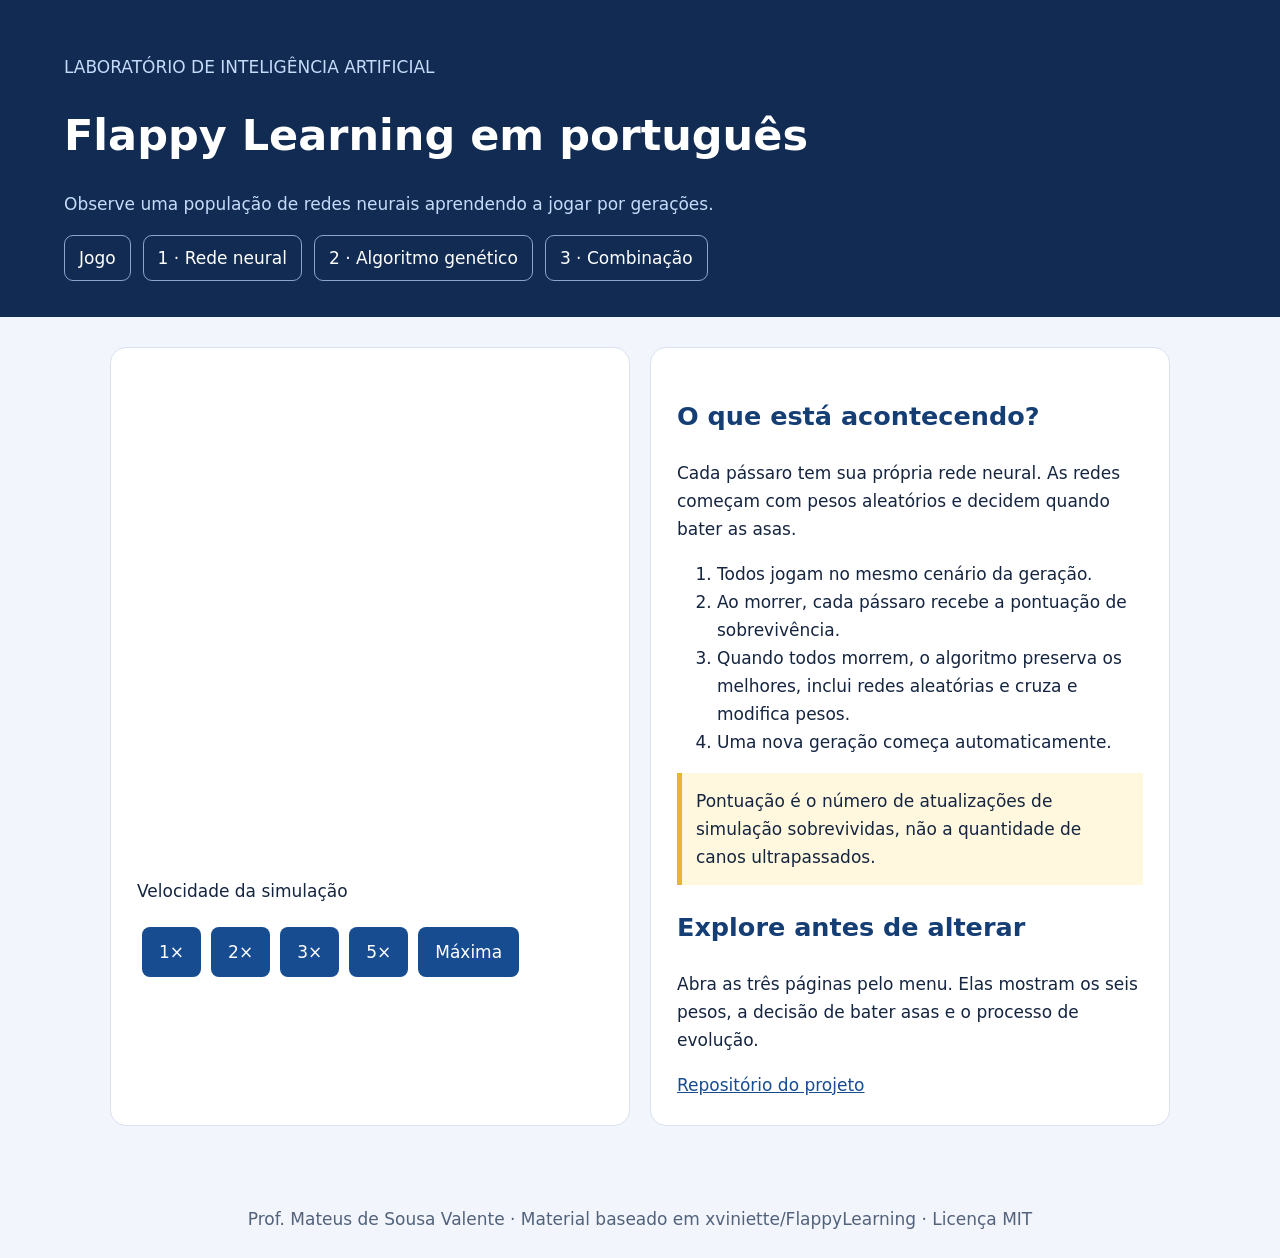
==== index.html @ 99a9bcc1 "Traduz interface e adiciona laboratórios didáticos de rede neural e algoritmo genético" ====
<!doctype html><html lang="pt-BR"><head><meta charset="utf-8"><meta name="viewport" content="width=device-width,initial-scale=1"><title>Flappy Learning em português · Flappy Learning</title><link rel="stylesheet" href="aula.css"></head><body><header><p>LABORATÓRIO DE INTELIGÊNCIA ARTIFICIAL</p><h1>Flappy Learning em português</h1><p>Observe uma população de redes neurais aprendendo a jogar por gerações.</p><nav aria-label="Navegação"><a href="index.html">Jogo</a><a href="rede-neural.html">1 · Rede neural</a><a href="algoritmo-genetico.html">2 · Algoritmo genético</a><a href="neuroevolucao.html">3 · Combinação</a></nav></header><main><div class="grid"><section><canvas id="flappy" width="500" height="512" aria-label="Jogo Flappy Bird com treinamento automático"></canvas><p>Velocidade da simulação</p><button onclick="speed(60)">1×</button><button onclick="speed(120)">2×</button><button onclick="speed(180)">3×</button><button onclick="speed(300)">5×</button><button onclick="speed(0)">Máxima</button></section><section><h2>O que está acontecendo?</h2><p>Cada pássaro tem sua própria rede neural. As redes começam com pesos aleatórios e decidem quando bater as asas.</p><ol><li>Todos jogam no mesmo cenário da geração.</li><li>Ao morrer, cada pássaro recebe a pontuação de sobrevivência.</li><li>Quando todos morrem, o algoritmo preserva os melhores, inclui redes aleatórias e cruza e modifica pesos.</li><li>Uma nova geração começa automaticamente.</li></ol><p class="note">Pontuação é o número de atualizações de simulação sobrevividas, não a quantidade de canos ultrapassados.</p><h2>Explore antes de alterar</h2><p>Abra as três páginas pelo menu. Elas mostram os seis pesos, a decisão de bater asas e o processo de evolução.</p><a href="https://github.com/mateusvalente/FlappyLearning">Repositório do projeto</a></section></div></main><footer>Prof. Mateus de Sousa Valente · Material baseado em xviniette/FlappyLearning · Licença MIT</footer><script src="Neuroevolution.js"></script><script src="game.js"></script></body></html>
---- aula.css ----
*{box-sizing:border-box}body{margin:0;background:#f2f5fb;color:#152540;font:17px/1.65 system-ui,sans-serif}header{background:#112b53;color:white;padding:36px max(5vw,20px)}header p{color:#c6dbf9}nav{display:flex;gap:12px;flex-wrap:wrap}nav a{color:inherit;text-decoration:none;border:1px solid #8aa6cb;padding:8px 14px;border-radius:9px}main{max-width:1100px;margin:auto;padding:30px 20px}section,.card{background:white;padding:26px;border-radius:16px;margin-bottom:24px;border:1px solid #d9e2ef}h1{font-size:clamp(28px,4vw,43px);line-height:1.2}h2{color:#153e75}button{background:#174c91;color:white;border:0;border-radius:8px;padding:11px 17px;cursor:pointer;font:inherit;margin:5px}button:hover{background:#103563}button:focus-visible,a:focus-visible,input:focus-visible{outline:3px solid #d88b00;outline-offset:3px}label{display:block;margin:10px 0}input[type=range]{width:min(100%,320px);vertical-align:middle}output{font-weight:bold}pre{background:#10233e;color:#e4efff;padding:20px;overflow:auto;border-radius:10px;font-size:15px}table{border-collapse:collapse;width:100%;font-size:15px}th,td{text-align:left;padding:10px;border-bottom:1px solid #d9e2ef}canvas{max-width:100%;height:auto;border-radius:12px}.grid{display:grid;grid-template-columns:repeat(auto-fit,minmax(270px,1fr));gap:20px}.metric{font-size:26px;font-weight:700;color:#174c91}.note{border-left:5px solid #e6b632;padding:14px;background:#fff8df}footer{text-align:center;padding:25px;color:#52627b}svg{width:100%;height:auto}a{color:#174c91}details{margin:15px 0}small{color:#52627b}
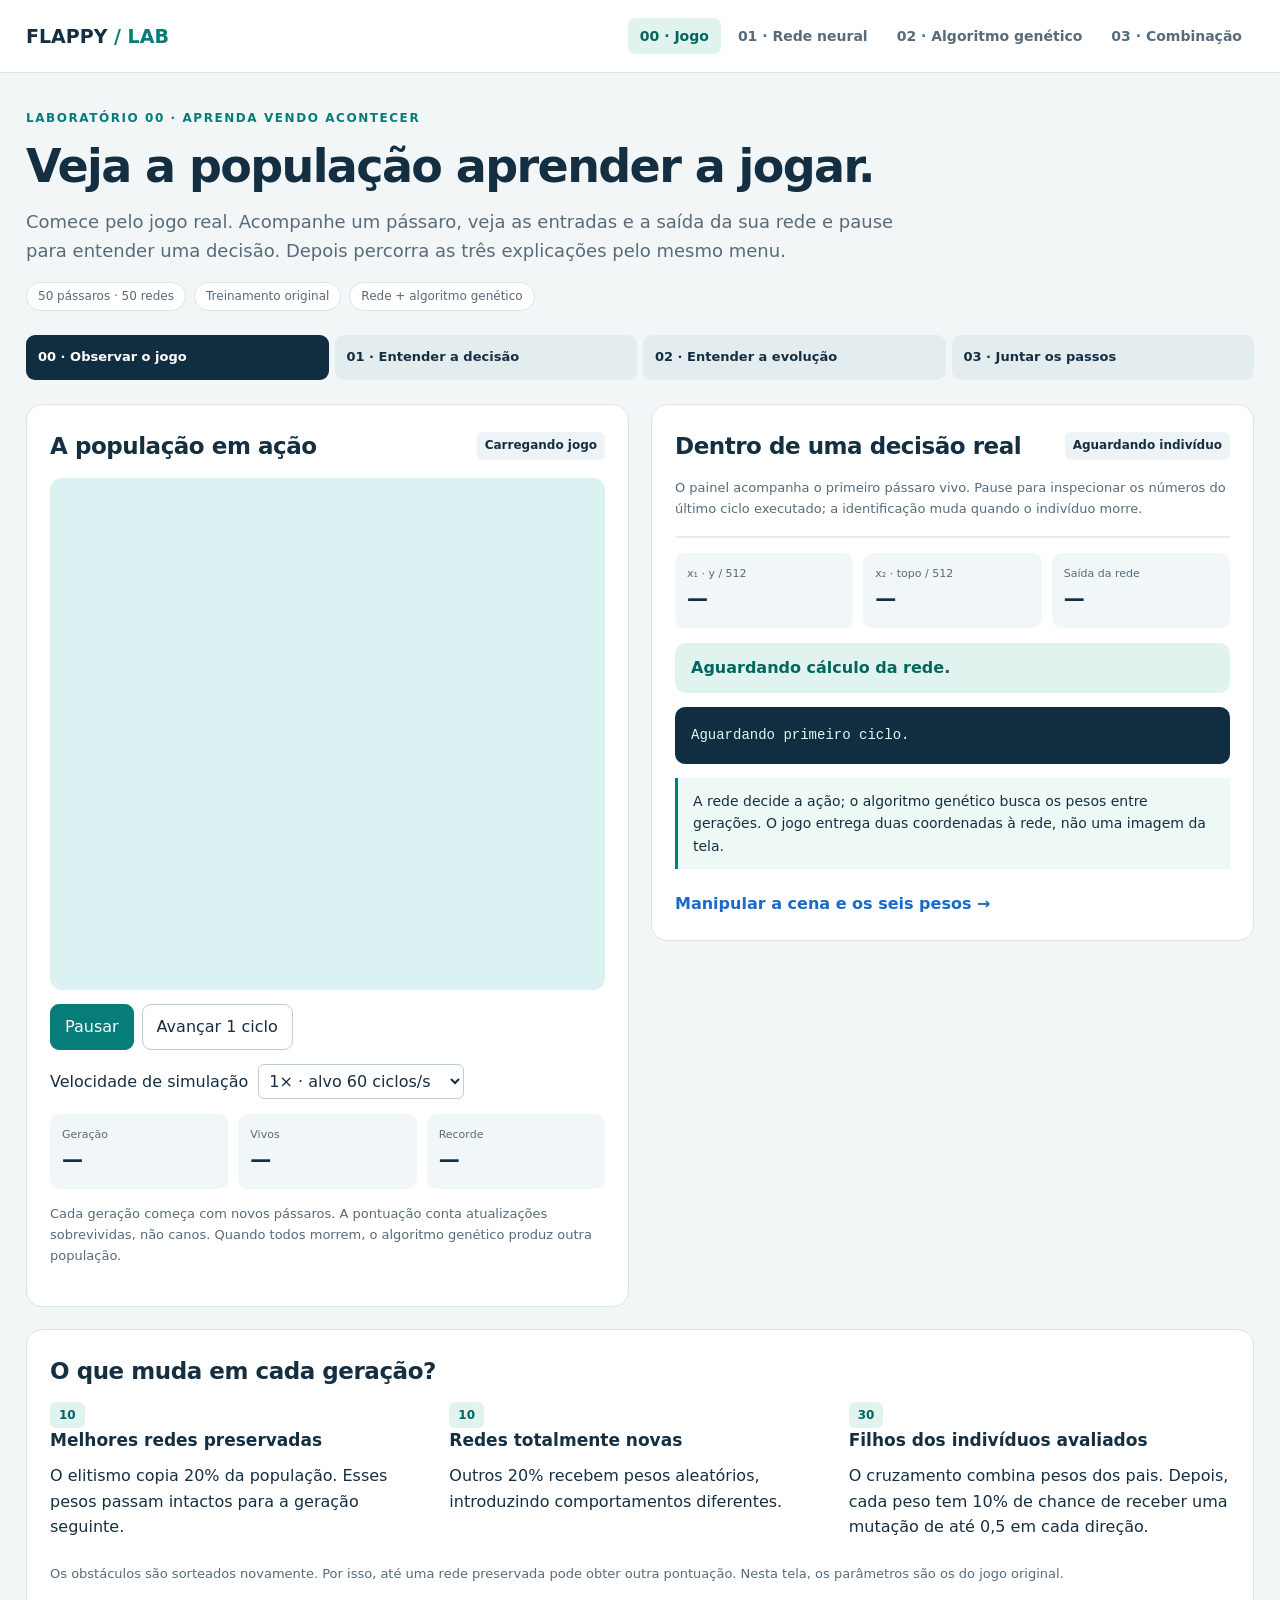
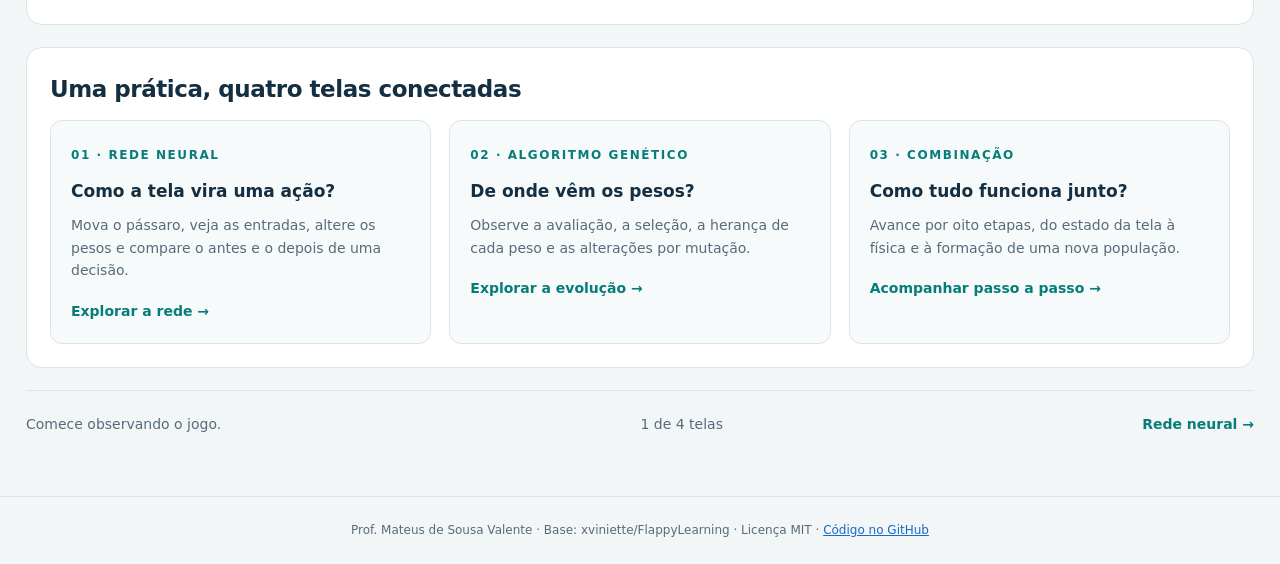
==== commit 3407b2ec: "Unifica as quatro telas e integra jogo com painel real de decisão neural" ====
--- a/index.html
+++ b/index.html
@@ -1 +1,44 @@
-<!doctype html><html lang="pt-BR"><head><meta charset="utf-8"><meta name="viewport" content="width=device-width,initial-scale=1"><title>Flappy Learning em português · Flappy Learning</title><link rel="stylesheet" href="aula.css"></head><body><header><p>LABORATÓRIO DE INTELIGÊNCIA ARTIFICIAL</p><h1>Flappy Learning em português</h1><p>Observe uma população de redes neurais aprendendo a jogar por gerações.</p><nav aria-label="Navegação"><a href="index.html">Jogo</a><a href="rede-neural.html">1 · Rede neural</a><a href="algoritmo-genetico.html">2 · Algoritmo genético</a><a href="neuroevolucao.html">3 · Combinação</a></nav></header><main><div class="grid"><section><canvas id="flappy" width="500" height="512" aria-label="Jogo Flappy Bird com treinamento automático"></canvas><p>Velocidade da simulação</p><button onclick="speed(60)">1×</button><button onclick="speed(120)">2×</button><button onclick="speed(180)">3×</button><button onclick="speed(300)">5×</button><button onclick="speed(0)">Máxima</button></section><section><h2>O que está acontecendo?</h2><p>Cada pássaro tem sua própria rede neural. As redes começam com pesos aleatórios e decidem quando bater as asas.</p><ol><li>Todos jogam no mesmo cenário da geração.</li><li>Ao morrer, cada pássaro recebe a pontuação de sobrevivência.</li><li>Quando todos morrem, o algoritmo preserva os melhores, inclui redes aleatórias e cruza e modifica pesos.</li><li>Uma nova geração começa automaticamente.</li></ol><p class="note">Pontuação é o número de atualizações de simulação sobrevividas, não a quantidade de canos ultrapassados.</p><h2>Explore antes de alterar</h2><p>Abra as três páginas pelo menu. Elas mostram os seis pesos, a decisão de bater asas e o processo de evolução.</p><a href="https://github.com/mateusvalente/FlappyLearning">Repositório do projeto</a></section></div></main><footer>Prof. Mateus de Sousa Valente · Material baseado em xviniette/FlappyLearning · Licença MIT</footer><script src="Neuroevolution.js"></script><script src="game.js"></script></body></html>+<!doctype html>
+<html lang="pt-BR">
+<head>
+  <meta charset="utf-8">
+  <meta name="viewport" content="width=device-width,initial-scale=1">
+  <title>Jogo e treinamento · Flappy Learning</title>
+  <link rel="stylesheet" href="aulas/visual.css?v=3">
+</head>
+<body>
+<header><div class="bar"><a class="brand" href="index.html">FLAPPY <b>/ LAB</b></a><nav aria-label="Navegação principal"><a href="index.html" aria-current="page">00 · Jogo</a><a href="rede-neural.html">01 · Rede neural</a><a href="algoritmo-genetico.html">02 · Algoritmo genético</a><a href="neuroevolucao.html">03 · Combinação</a></nav></div></header>
+<main>
+  <div class="intro"><div class="eyebrow">Laboratório 00 · Aprenda vendo acontecer</div><h1>Veja a população aprender a jogar.</h1><p class="lead">Comece pelo jogo real. Acompanhe um pássaro, veja as entradas e a saída da sua rede e pause para entender uma decisão. Depois percorra as três explicações pelo mesmo menu.</p><div class="pills"><span class="pill">50 pássaros · 50 redes</span><span class="pill">Treinamento original</span><span class="pill">Rede + algoritmo genético</span></div></div>
+  <div class="route"><span class="active">00 · Observar o jogo</span><span>01 · Entender a decisão</span><span>02 · Entender a evolução</span><span>03 · Juntar os passos</span></div>
+  <div class="cols">
+    <section class="card">
+      <div class="head"><h2>A população em ação</h2><span class="badge" id="runState">Carregando jogo</span></div>
+      <div class="game-canvas"><canvas id="flappy" width="500" height="512" aria-label="Jogo Flappy Bird com 50 redes neurais aprendendo por gerações"></canvas></div>
+      <div class="controls"><button class="primary" id="pauseGame">Pausar</button><button id="stepGame">Avançar 1 ciclo</button></div>
+      <div class="row"><label for="gameSpeed">Velocidade de simulação</label><select id="gameSpeed"><option value="60">1× · alvo 60 ciclos/s</option><option value="120">2× · alvo 120 ciclos/s</option><option value="180">3× · alvo 180 ciclos/s</option><option value="300">5× · alvo 300 ciclos/s</option><option value="0">Máxima</option></select></div>
+      <div class="stats"><div class="stat"><small>Geração</small><strong id="liveGeneration">—</strong></div><div class="stat"><small>Vivos</small><strong id="liveAlive">—</strong></div><div class="stat"><small>Recorde</small><strong id="liveBest">—</strong></div></div>
+      <p class="caption">Cada geração começa com novos pássaros. A pontuação conta atualizações sobrevividas, não canos. Quando todos morrem, o algoritmo genético produz outra população.</p>
+    </section>
+    <section class="card">
+      <div class="head"><h2>Dentro de uma decisão real</h2><span id="trackedBird" class="badge">Aguardando indivíduo</span></div>
+      <p class="caption">O painel acompanha o primeiro pássaro vivo. Pause para inspecionar os números do último ciclo executado; a identificação muda quando o indivíduo morre.</p>
+      <div id="liveNetwork" class="network"></div>
+      <div class="stats"><div class="stat"><small>x₁ · y / 512</small><strong id="liveX1">—</strong></div><div class="stat"><small>x₂ · topo / 512</small><strong id="liveX2">—</strong></div><div class="stat"><small>Saída da rede</small><strong id="liveOutput">—</strong></div></div>
+      <div id="liveDecision" class="decision">Aguardando cálculo da rede.</div>
+      <div id="livePhysics" class="formula live-formula">Aguardando primeiro ciclo.</div>
+      <div class="callout">A rede decide a ação; o algoritmo genético busca os pesos entre gerações. O jogo entrega duas coordenadas à rede, não uma imagem da tela.</div>
+      <a class="next-link" href="rede-neural.html">Manipular a cena e os seis pesos →</a>
+    </section>
+  </div>
+  <section class="card"><h2>O que muda em cada geração?</h2><div class="three"><div><span class="number">10</span><h3>Melhores redes preservadas</h3><p>O elitismo copia 20% da população. Esses pesos passam intactos para a geração seguinte.</p></div><div><span class="number">10</span><h3>Redes totalmente novas</h3><p>Outros 20% recebem pesos aleatórios, introduzindo comportamentos diferentes.</p></div><div><span class="number">30</span><h3>Filhos dos indivíduos avaliados</h3><p>O cruzamento combina pesos dos pais. Depois, cada peso tem 10% de chance de receber uma mutação de até 0,5 em cada direção.</p></div></div><p class="caption">Os obstáculos são sorteados novamente. Por isso, até uma rede preservada pode obter outra pontuação. Nesta tela, os parâmetros são os do jogo original.</p></section>
+  <section class="card"><h2>Uma prática, quatro telas conectadas</h2><div class="three"><a class="lesson-card" href="rede-neural.html"><span class="eyebrow">01 · Rede neural</span><h3>Como a tela vira uma ação?</h3><p>Mova o pássaro, veja as entradas, altere os pesos e compare o antes e o depois de uma decisão.</p><strong>Explorar a rede →</strong></a><a class="lesson-card" href="algoritmo-genetico.html"><span class="eyebrow">02 · Algoritmo genético</span><h3>De onde vêm os pesos?</h3><p>Observe a avaliação, a seleção, a herança de cada peso e as alterações por mutação.</p><strong>Explorar a evolução →</strong></a><a class="lesson-card" href="neuroevolucao.html"><span class="eyebrow">03 · Combinação</span><h3>Como tudo funciona junto?</h3><p>Avance por oito etapas, do estado da tela à física e à formação de uma nova população.</p><strong>Acompanhar passo a passo →</strong></a></div></section>
+<div class="lesson-pagination" aria-label="Sequência da aula"><span>Comece observando o jogo.</span><span>1 de 4 telas</span><a href="rede-neural.html">Rede neural →</a></div>
+</main>
+<footer>Prof. Mateus de Sousa Valente · Base: xviniette/FlappyLearning · Licença MIT · <a href="https://github.com/mateusvalente/FlappyLearning">Código no GitHub</a></footer>
+<script src="Neuroevolution.js"></script>
+<script src="aulas/visuais.js?v=3"></script>
+<script src="game.js?v=3"></script>
+<script src="aulas/jogo.js?v=3"></script>
+</body>
+</html>
--- a/aulas/visual.css
+++ b/aulas/visual.css
@@ -0,0 +1,5 @@
+:root{--ink:#152f42;--muted:#576b7a;--blue:#176bca;--teal:#067d78;--orange:#b66317;--line:#d9e5e9;--bg:#f2f6f7;--dark:#102e40}*{box-sizing:border-box}body{margin:0;background:var(--bg);color:var(--ink);font:16px/1.6 system-ui,-apple-system,sans-serif}a{color:var(--blue)}button,input,select{font:inherit}button,a,input,select{touch-action:manipulation}button{border:1px solid #bacfd6;background:white;border-radius:9px;padding:9px 14px;color:var(--ink);cursor:pointer}button:hover{background:#edf5f7}button.primary{background:var(--teal);color:white;border-color:var(--teal)}button:disabled{opacity:.45;cursor:not-allowed}button:focus-visible,a:focus-visible,input:focus-visible,select:focus-visible,summary:focus-visible{outline:3px solid #d18b19;outline-offset:3px}header{background:white;border-bottom:1px solid var(--line)}.bar{max-width:1320px;margin:auto;display:flex;justify-content:space-between;align-items:center;padding:18px 26px;gap:24px;flex-wrap:wrap}.brand{font-size:19px;font-weight:800;text-decoration:none;color:var(--ink)}.brand b{color:var(--teal)}nav{display:flex;gap:5px;flex-wrap:wrap}nav a{text-decoration:none;padding:7px 12px;border-radius:7px;color:var(--muted);font-size:14px;font-weight:650}nav a[aria-current]{background:#e1f3ef;color:#006760}main{max-width:1320px;margin:auto;padding:36px 26px 60px}.eyebrow{font-size:12px;font-weight:800;letter-spacing:.13em;color:var(--teal);text-transform:uppercase}h1{font-size:clamp(30px,4vw,46px);letter-spacing:-.035em;line-height:1.12;margin:12px 0 16px;max-width:900px}h2{font-size:23px;letter-spacing:-.02em;margin:0 0 12px}h3{font-size:17px;margin:0 0 9px}p{margin:8px 0 16px}.lead{max-width:900px;color:var(--muted);font-size:18px}.intro{margin-bottom:24px}.pills{display:flex;gap:8px;flex-wrap:wrap}.pill{border:1px solid var(--line);border-radius:20px;padding:4px 11px;background:white;color:var(--muted);font-size:12px}.route{display:flex;gap:6px;margin:24px 0}.route span{flex:1;padding:12px;background:#e3ecef;border-radius:9px;font-size:13px;font-weight:650}.route span.active{background:var(--dark);color:white}.cols{display:grid;grid-template-columns:1fr 1fr;gap:22px;align-items:start}.card{background:white;border:1px solid var(--line);border-radius:16px;padding:23px;margin-bottom:22px;min-width:0}.head{display:flex;align-items:center;justify-content:space-between;gap:12px;margin-bottom:14px;flex-wrap:wrap}.head h2,.head h3{margin:0}.number{font:700 12px/1 system-ui;background:#e1f3ef;color:#006760;border-radius:6px;padding:6px 9px;margin-right:8px}.caption{color:var(--muted);font-size:13px}.scene{background:#daf2f1;border-radius:12px;overflow:hidden}.scene svg{display:block;width:100%;height:auto;max-height:425px}.scene.compact svg{max-height:225px}.legend{display:flex;gap:12px;flex-wrap:wrap;margin:9px 0;font-size:12px}.legend span::before{content:'●';margin-right:5px;color:var(--blue)}.legend span:nth-child(2)::before{color:var(--orange)}.legend span:nth-child(3)::before{color:#637887}.controls{display:flex;gap:8px;flex-wrap:wrap;margin:14px 0}.controls label{font-size:13px}.sliders{display:grid;grid-template-columns:1fr 1fr;gap:10px 18px}label.control{font-size:13px;color:var(--muted);display:block;margin-bottom:9px}label.control input{display:block;width:100%;accent-color:var(--teal)}label.control output{float:right;font-weight:700;color:var(--ink);font-variant-numeric:tabular-nums}.stats{display:grid;grid-template-columns:repeat(3,1fr);gap:10px;margin:15px 0}.stat{background:#f1f6f8;border-radius:10px;padding:12px}.stat small{display:block;font-size:11px;color:var(--muted)}.stat strong{font-size:21px;font-variant-numeric:tabular-nums}.callout{border-left:3px solid var(--teal);background:#eef8f5;padding:12px 15px;font-size:14px;margin:14px 0}.callout.warn{background:#fff7e8;border-color:#d99b34}.network{background:#f7fafb;border:1px solid #e3ecef;border-radius:10px}.network svg{width:100%;display:block}.formula{font:14px/1.8 ui-monospace,Consolas,monospace;background:var(--dark);color:#dff8f1;border-radius:10px;padding:16px;overflow:auto}.decision{padding:12px 16px;border-radius:10px;background:#e1f3ef;color:#006760;font-weight:800}.decision.wait{background:#fff2db;color:#905100}.weight-grid{display:grid;grid-template-columns:repeat(3,1fr);gap:8px}.weight{padding:9px;border:1px solid var(--line);border-radius:9px}.weight label{margin:0;font-size:12px}.weight small{font-size:10px;color:var(--muted)}.row{display:flex;gap:10px;align-items:center;flex-wrap:wrap}.row>*{min-width:0}.table-wrap{overflow:auto}table{width:100%;border-collapse:collapse;font-size:13px;font-variant-numeric:tabular-nums}th,td{text-align:left;padding:10px;border-bottom:1px solid var(--line);white-space:nowrap}th{color:var(--muted);font-weight:600}tr.selected{background:#e4f5f0}.mutation{background:#fff0d2;color:#80500a;font-weight:700}.origin-a{color:#176bca}.origin-b{color:#a25716}details{border-top:1px solid var(--line);padding:16px 0}summary{cursor:pointer;font-weight:700}.three{display:grid;grid-template-columns:repeat(3,1fr);gap:18px}.tiny{font-size:12px;color:var(--muted)}.code{font:13px/1.8 ui-monospace,monospace;background:#edf3f6;padding:15px;border-radius:8px;white-space:pre-wrap;overflow-wrap:anywhere}.stages{display:grid;grid-template-columns:repeat(4,1fr);gap:7px}.stages button{font-size:12px;text-align:left;min-height:50px}.stages button.active{background:var(--dark);color:white}.stages button.done{border-color:var(--teal)}.badge{font-size:12px;font-weight:750;border-radius:6px;background:#edf3f6;padding:4px 8px}.focus-panel{border:2px solid var(--teal)}.genes{display:flex;gap:4px;flex-wrap:wrap;font:12px ui-monospace,monospace}.gene{padding:5px;border-radius:5px;background:#edf3f6}.chart{width:100%;height:150px}.trace{max-height:190px;overflow:auto;font-size:13px}.trace p{border-bottom:1px solid var(--line);padding:6px;margin:0}.split-label{font-size:11px;text-transform:uppercase;color:var(--muted);letter-spacing:.1em}footer{border-top:1px solid var(--line);text-align:center;padding:24px;font-size:12px;color:var(--muted)}.sr-only{position:absolute;width:1px;height:1px;overflow:hidden;clip:rect(0,0,0,0)}@media(max-width:850px){.cols{grid-template-columns:1fr}.three{grid-template-columns:1fr}.bar{padding:14px 18px}main{padding:24px 16px}.card{padding:18px}.route{flex-wrap:wrap}.route span{min-width:130px}}@media(max-width:480px){.stages{grid-template-columns:1fr 1fr}.weight-grid{grid-template-columns:1fr 1fr}.stats{gap:5px}.stat{padding:8px}.stat strong{font-size:18px}.sliders{grid-template-columns:1fr}.scene svg{max-height:none}nav a{padding:6px 8px}.route span{font-size:12px}}@media(prefers-reduced-motion:reduce){*{scroll-behavior:auto!important}}
+.stages .stage{padding:10px;border:1px solid var(--line);border-radius:8px;font-size:12px;font-weight:600}.stages .stage.active{background:var(--dark);color:white}.stage{min-width:0}select{max-width:100%;padding:6px;border:1px solid #bacfd6;border-radius:6px;background:white;color:var(--ink)}
+
+.legend span[style]::before{color:#067d78}
+.game-canvas{border-radius:12px;overflow:hidden;background:#daf2f1;text-align:center}.game-canvas canvas{display:block;width:100%;max-width:500px;height:auto;margin:auto}.live-formula{white-space:pre-wrap;margin-top:14px}.next-link{display:inline-block;font-weight:700;margin-top:8px;text-decoration:none}.lesson-card{display:block;border:1px solid var(--line);border-radius:12px;background:#f7fafb;padding:20px;color:var(--ink);text-decoration:none}.lesson-card:hover{border-color:var(--teal);background:#eef8f5}.lesson-card h3{margin-top:12px}.lesson-card p{color:var(--muted);font-size:14px}.lesson-card strong{color:var(--teal);font-size:14px}.lesson-pagination{display:flex;gap:16px;justify-content:space-between;align-items:center;flex-wrap:wrap;border-top:1px solid var(--line);padding-top:22px;margin-top:12px;font-size:14px}.lesson-pagination a{font-weight:700;text-decoration:none;color:var(--teal)}.lesson-pagination span{color:var(--muted)}
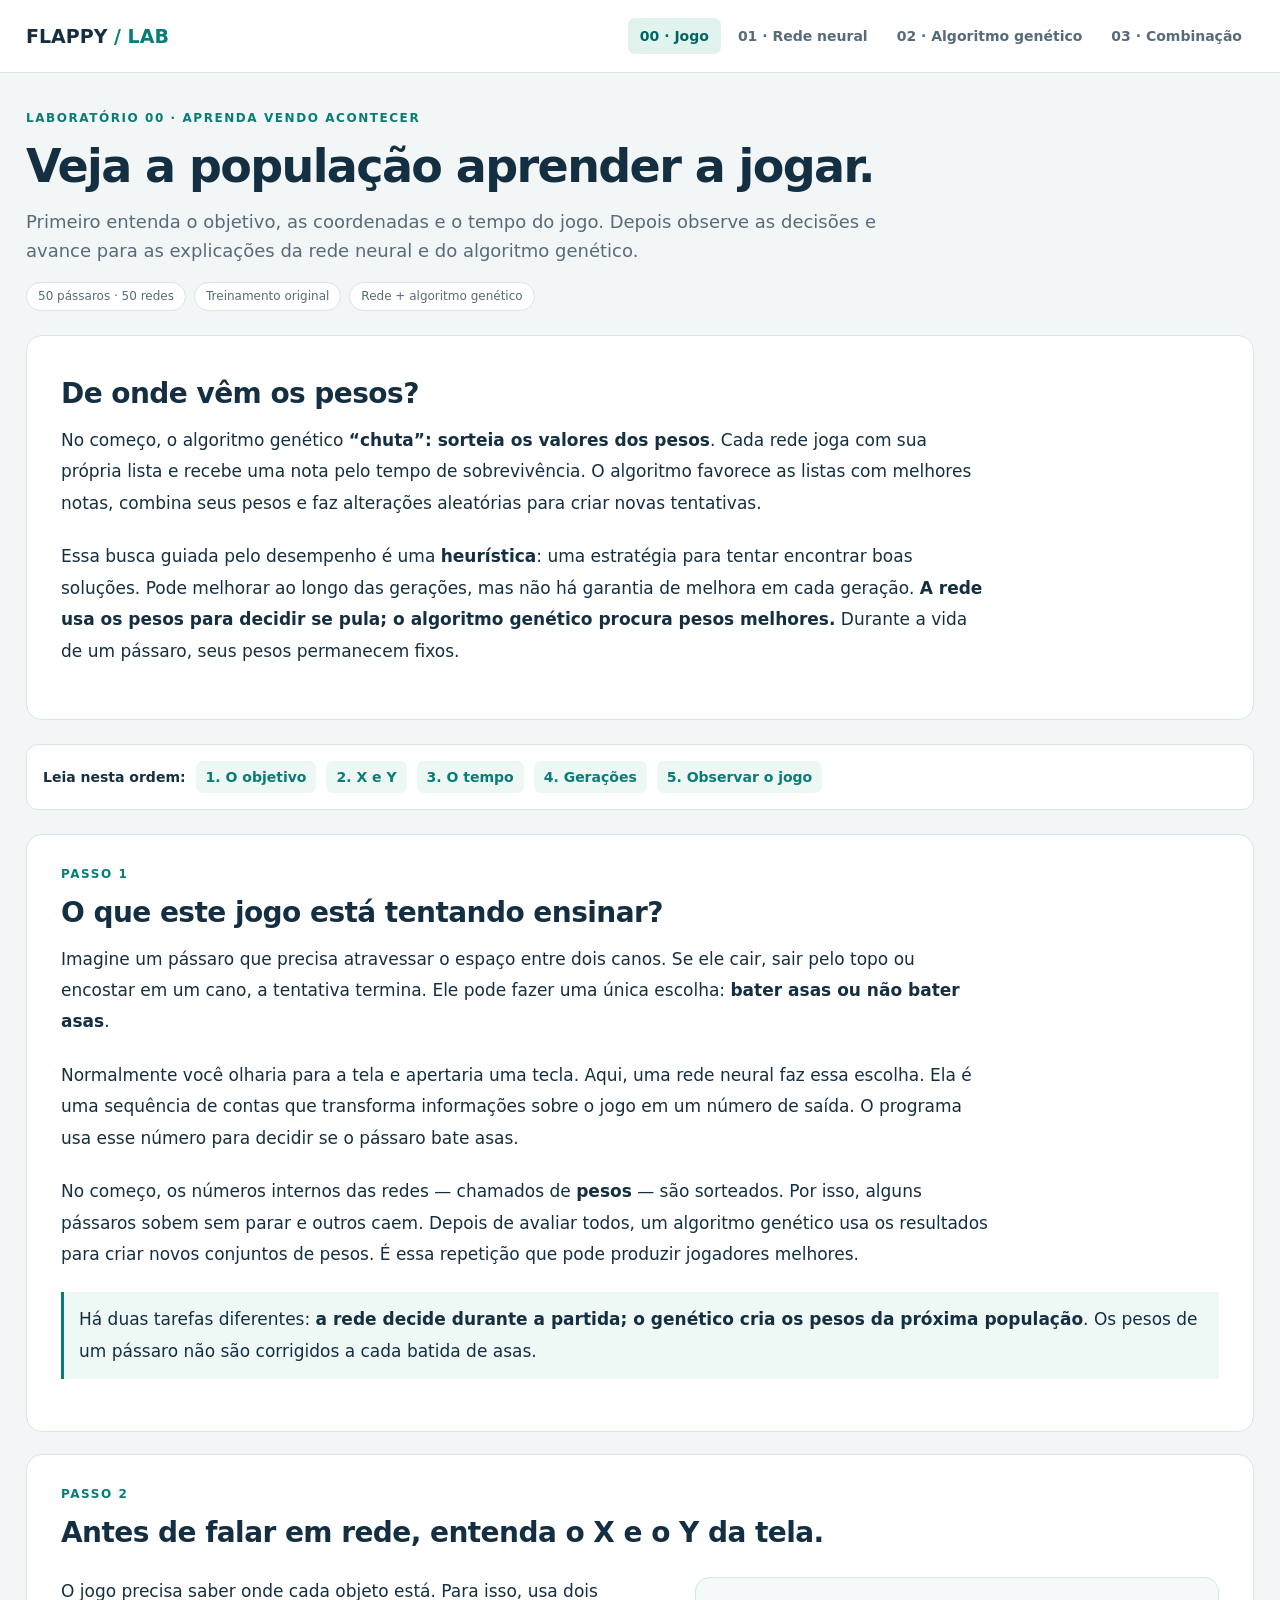
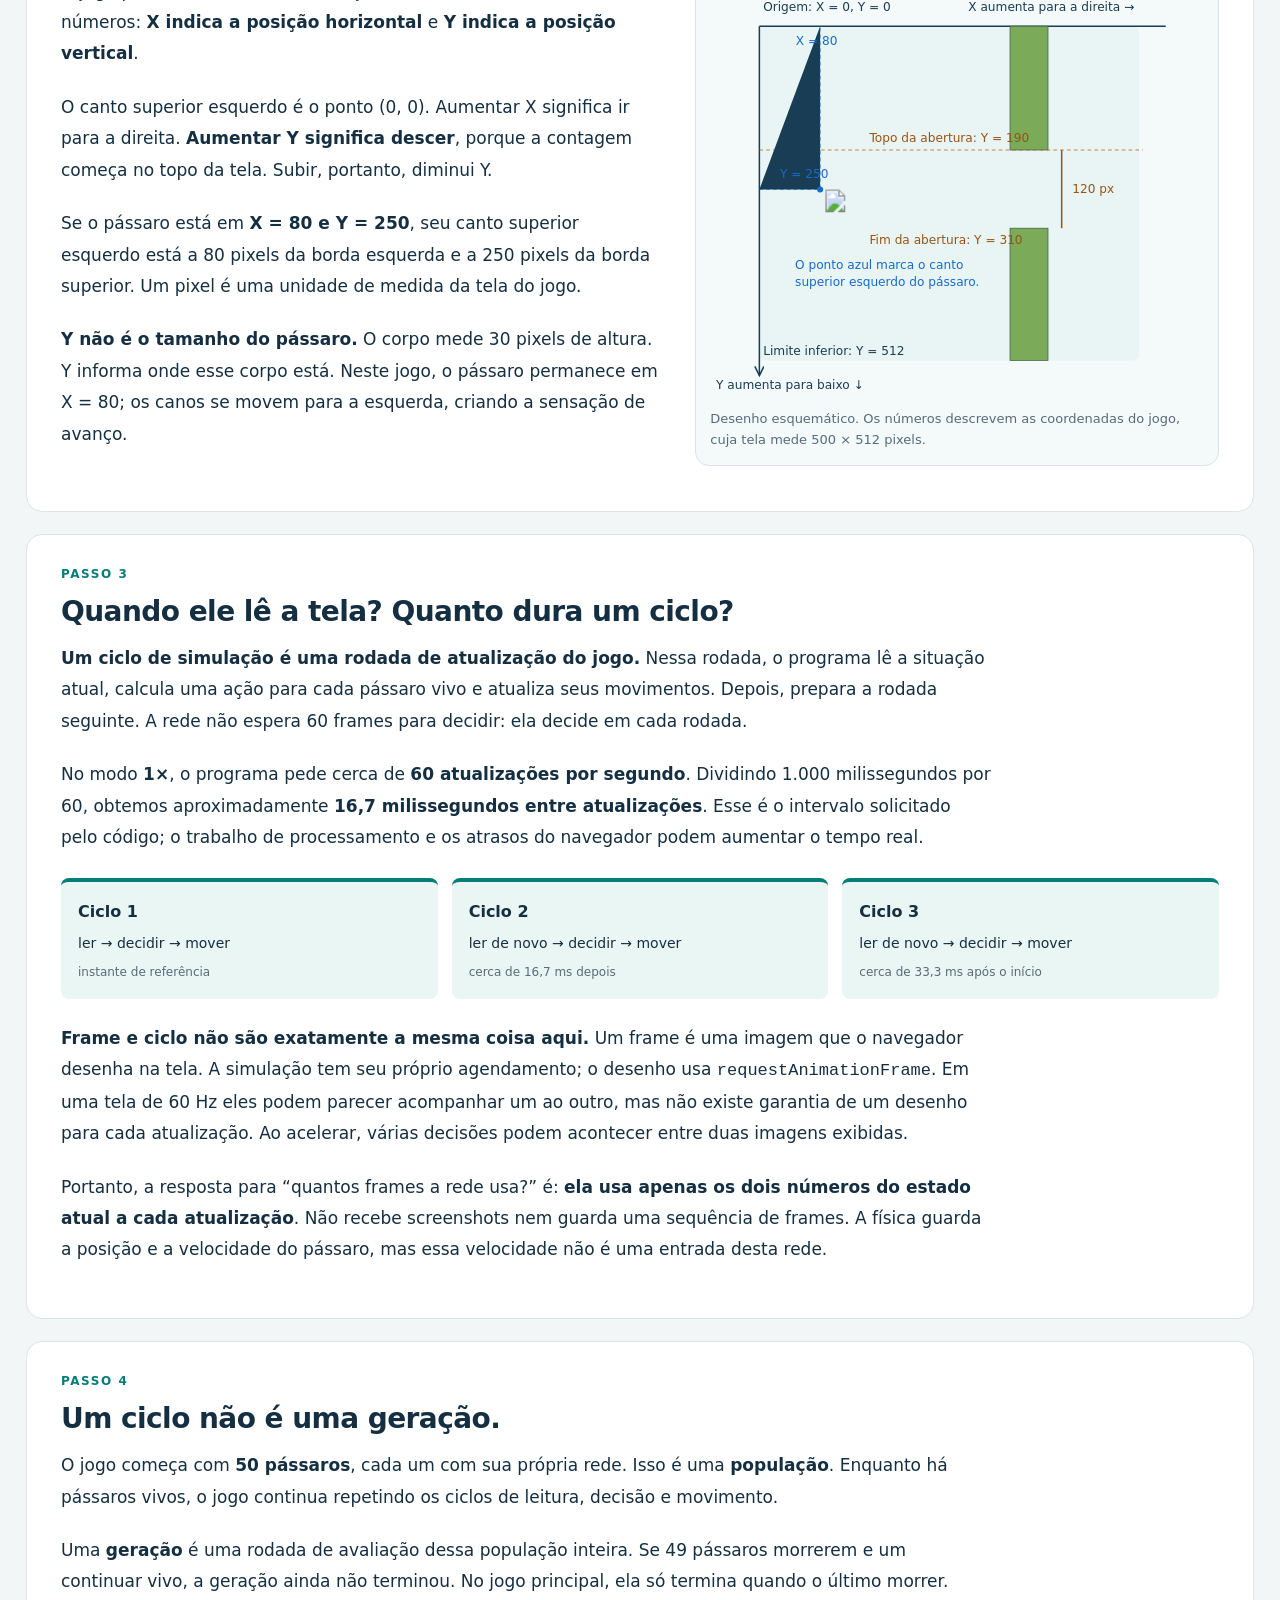
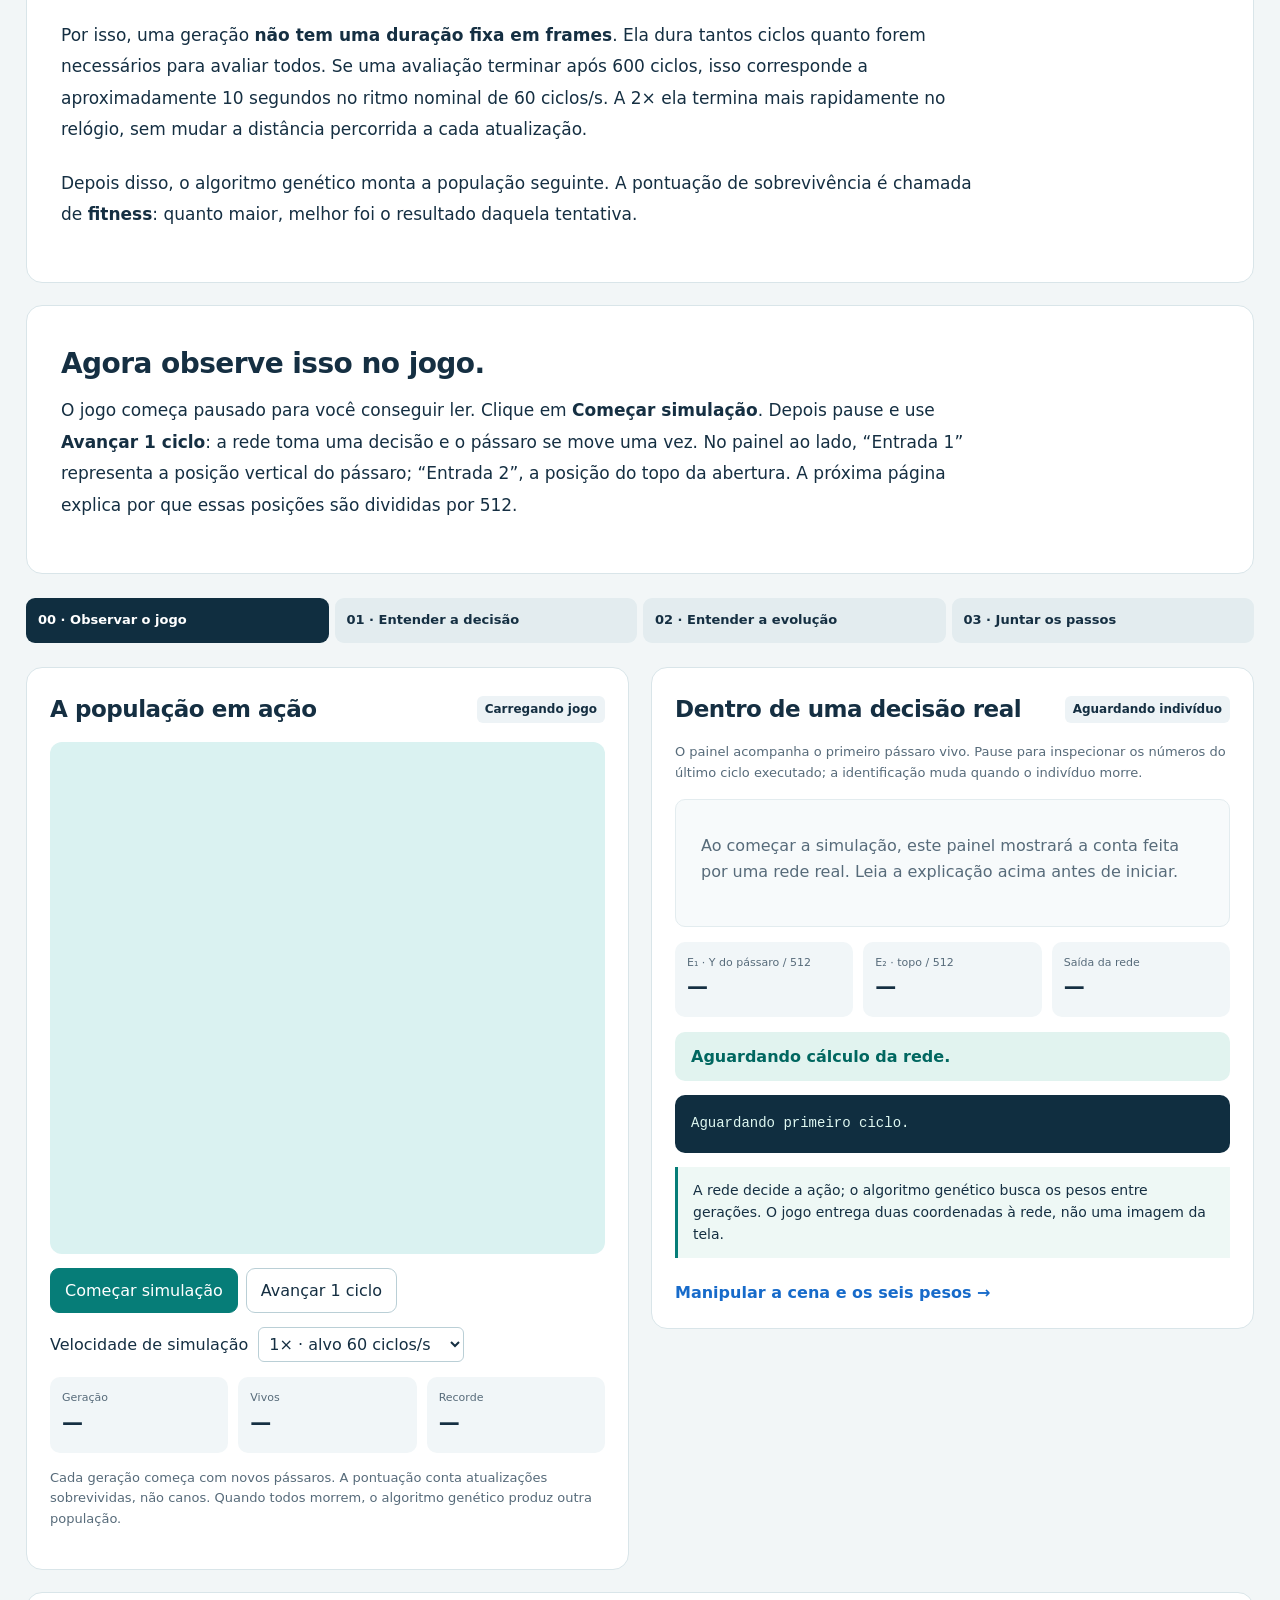
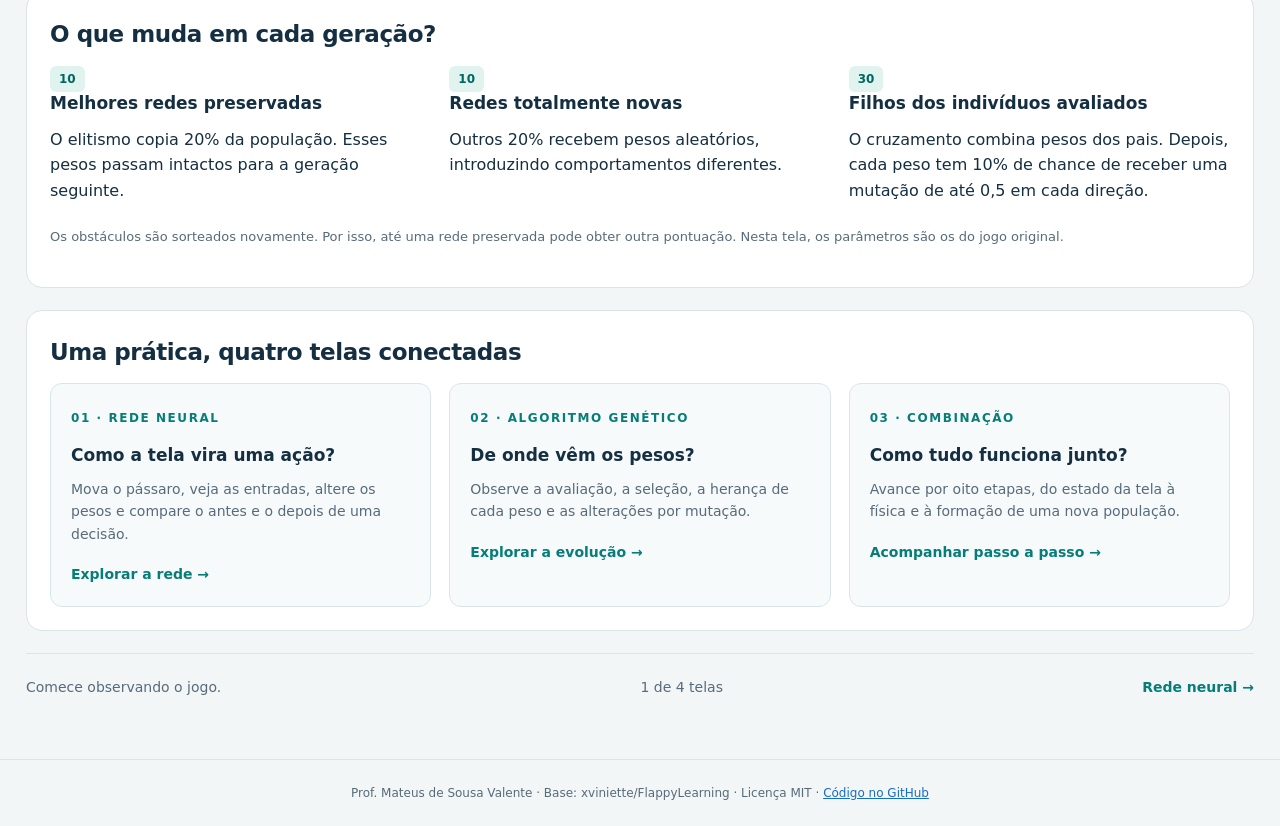
==== commit fa0e6cec: "Reescreve quatro aulas com explicações de coordenadas, ciclos e busca heurística dos pesos" ====
--- a/index.html
+++ b/index.html
@@ -4,18 +4,19 @@
   <meta charset="utf-8">
   <meta name="viewport" content="width=device-width,initial-scale=1">
   <title>Jogo e treinamento · Flappy Learning</title>
-  <link rel="stylesheet" href="aulas/visual.css?v=3">
+  <link rel="stylesheet" href="aulas/visual.css?v=4">
 </head>
 <body>
 <header><div class="bar"><a class="brand" href="index.html">FLAPPY <b>/ LAB</b></a><nav aria-label="Navegação principal"><a href="index.html" aria-current="page">00 · Jogo</a><a href="rede-neural.html">01 · Rede neural</a><a href="algoritmo-genetico.html">02 · Algoritmo genético</a><a href="neuroevolucao.html">03 · Combinação</a></nav></div></header>
 <main>
-  <div class="intro"><div class="eyebrow">Laboratório 00 · Aprenda vendo acontecer</div><h1>Veja a população aprender a jogar.</h1><p class="lead">Comece pelo jogo real. Acompanhe um pássaro, veja as entradas e a saída da sua rede e pause para entender uma decisão. Depois percorra as três explicações pelo mesmo menu.</p><div class="pills"><span class="pill">50 pássaros · 50 redes</span><span class="pill">Treinamento original</span><span class="pill">Rede + algoritmo genético</span></div></div>
+  <div class="intro"><div class="eyebrow">Laboratório 00 · Aprenda vendo acontecer</div><h1>Veja a população aprender a jogar.</h1><p class="lead">Primeiro entenda o objetivo, as coordenadas e o tempo do jogo. Depois observe as decisões e avance para as explicações da rede neural e do algoritmo genético.</p><div class="pills"><span class="pill">50 pássaros · 50 redes</span><span class="pill">Treinamento original</span><span class="pill">Rede + algoritmo genético</span></div></div>
+<section class="card reading"><h2>De onde vêm os pesos?</h2><p>No começo, o algoritmo genético <strong>“chuta”: sorteia os valores dos pesos</strong>. Cada rede joga com sua própria lista e recebe uma nota pelo tempo de sobrevivência. O algoritmo favorece as listas com melhores notas, combina seus pesos e faz alterações aleatórias para criar novas tentativas.</p><p>Essa busca guiada pelo desempenho é uma <strong>heurística</strong>: uma estratégia para tentar encontrar boas soluções. Pode melhorar ao longo das gerações, mas não há garantia de melhora em cada geração. <strong>A rede usa os pesos para decidir se pula; o algoritmo genético procura pesos melhores.</strong> Durante a vida de um pássaro, seus pesos permanecem fixos.</p></section><nav class="reading-toc" aria-label="Roteiro desta página"><strong>Leia nesta ordem:</strong><a href="#objetivo">1. O objetivo</a><a href="#coordenadas">2. X e Y</a><a href="#tempo">3. O tempo</a><a href="#geracao">4. Gerações</a><a href="#laboratorio">5. Observar o jogo</a></nav><section class="card reading" id="objetivo"><div class="eyebrow">Passo 1</div><h2>O que este jogo está tentando ensinar?</h2><p>Imagine um pássaro que precisa atravessar o espaço entre dois canos. Se ele cair, sair pelo topo ou encostar em um cano, a tentativa termina. Ele pode fazer uma única escolha: <strong>bater asas ou não bater asas</strong>.</p><p>Normalmente você olharia para a tela e apertaria uma tecla. Aqui, uma rede neural faz essa escolha. Ela é uma sequência de contas que transforma informações sobre o jogo em um número de saída. O programa usa esse número para decidir se o pássaro bate asas.</p><p>No começo, os números internos das redes — chamados de <strong>pesos</strong> — são sorteados. Por isso, alguns pássaros sobem sem parar e outros caem. Depois de avaliar todos, um algoritmo genético usa os resultados para criar novos conjuntos de pesos. É essa repetição que pode produzir jogadores melhores.</p><p class="callout">Há duas tarefas diferentes: <strong>a rede decide durante a partida; o genético cria os pesos da próxima população</strong>. Os pesos de um pássaro não são corrigidos a cada batida de asas.</p></section><section class="card reading" id="coordenadas"><div class="eyebrow">Passo 2</div><h2>Antes de falar em rede, entenda o X e o Y da tela.</h2><div class="explanation-pair"><div><p>O jogo precisa saber onde cada objeto está. Para isso, usa dois números: <strong>X indica a posição horizontal</strong> e <strong>Y indica a posição vertical</strong>.</p><p>O canto superior esquerdo é o ponto (0, 0). Aumentar X significa ir para a direita. <strong>Aumentar Y significa descer</strong>, porque a contagem começa no topo da tela. Subir, portanto, diminui Y.</p><p>Se o pássaro está em <strong>X = 80 e Y = 250</strong>, seu canto superior esquerdo está a 80 pixels da borda esquerda e a 250 pixels da borda superior. Um pixel é uma unidade de medida da tela do jogo.</p><p><strong>Y não é o tamanho do pássaro.</strong> O corpo mede 30 pixels de altura. Y informa onde esse corpo está. Neste jogo, o pássaro permanece em X = 80; os canos se movem para a esquerda, criando a sensação de avanço.</p></div><figure class="coordinate-figure"><svg viewBox="0 0 650 540" role="img" aria-labelledby="coordinate-title coordinate-desc"><title id="coordinate-title">X e Y são endereços na tela</title><desc id="coordinate-desc">A origem está no canto superior esquerdo. X aumenta para a direita e Y aumenta para baixo. O pássaro começa em X igual a 80 e Y igual a 250. A abertura do exemplo vai de Y 190 a Y 310.</desc><defs><marker id="coord-arrow" markerWidth="8" markerHeight="8" refX="6" refY="3" orient="auto"><path d="M0 0L6 3L0 6" fill="none" stroke="#183d54"/></marker></defs><rect x="65" y="45" width="500" height="440" rx="8" fill="#e8f5f4"/><path d="M65 45H600M65 45V505" stroke="#183d54" stroke-width="2" marker-end="url(#coord-arrow)"/><text x="70" y="25">Origem: X = 0, Y = 0</text><text x="340" y="25">X aumenta para a direita →</text><text x="8" y="523">Y aumenta para baixo ↓</text><text x="70" y="478">Limite inferior: Y = 512</text><rect x="395" y="45" width="50" height="163" fill="#7baa59" stroke="#3f6640"/><rect x="395" y="311" width="50" height="174" fill="#7baa59" stroke="#3f6640"/><path d="M65 208H570" stroke="#b66317" stroke-dasharray="5 4"/><path d="M65 260H145V45" stroke="#176bca" stroke-dasharray="5 4"/><image href="img/bird.png" x="145" y="260" width="40" height="30"/><circle cx="145" cy="260" r="4" fill="#176bca"/><text x="92" y="245" fill="#176bca">Y = 250</text><text x="113" y="70" fill="#176bca">X = 80</text><text x="210" y="198" fill="#9b5314">Topo da abertura: Y = 190</text><text x="210" y="332" fill="#9b5314">Fim da abertura: Y = 310</text><path d="M463 208V311" stroke="#9b5314" stroke-width="2"/><text x="477" y="264" fill="#9b5314">120 px</text><text x="112" y="365" fill="#176bca">O ponto azul marca o canto</text><text x="112" y="387" fill="#176bca">superior esquerdo do pássaro.</text></svg><figcaption>Desenho esquemático. Os números descrevem as coordenadas do jogo, cuja tela mede 500 × 512 pixels.</figcaption></figure></div></section><section class="card reading" id="tempo"><div class="eyebrow">Passo 3</div><h2>Quando ele lê a tela? Quanto dura um ciclo?</h2><p><strong>Um ciclo de simulação é uma rodada de atualização do jogo.</strong> Nessa rodada, o programa lê a situação atual, calcula uma ação para cada pássaro vivo e atualiza seus movimentos. Depois, prepara a rodada seguinte. A rede não espera 60 frames para decidir: ela decide em cada rodada.</p><p>No modo <strong>1×</strong>, o programa pede cerca de <strong>60 atualizações por segundo</strong>. Dividindo 1.000 milissegundos por 60, obtemos aproximadamente <strong>16,7 milissegundos entre atualizações</strong>. Esse é o intervalo solicitado pelo código; o trabalho de processamento e os atrasos do navegador podem aumentar o tempo real.</p><div class="time-strip" role="img" aria-label="Sequência ilustrativa de ciclos a cada 16,7 milissegundos"><div><b>Ciclo 1</b><span>ler → decidir → mover</span><small>instante de referência</small></div><div><b>Ciclo 2</b><span>ler de novo → decidir → mover</span><small>cerca de 16,7 ms depois</small></div><div><b>Ciclo 3</b><span>ler de novo → decidir → mover</span><small>cerca de 33,3 ms após o início</small></div></div><p><strong>Frame e ciclo não são exatamente a mesma coisa aqui.</strong> Um frame é uma imagem que o navegador desenha na tela. A simulação tem seu próprio agendamento; o desenho usa <code>requestAnimationFrame</code>. Em uma tela de 60 Hz eles podem parecer acompanhar um ao outro, mas não existe garantia de um desenho para cada atualização. Ao acelerar, várias decisões podem acontecer entre duas imagens exibidas.</p><p>Portanto, a resposta para “quantos frames a rede usa?” é: <strong>ela usa apenas os dois números do estado atual a cada atualização</strong>. Não recebe screenshots nem guarda uma sequência de frames. A física guarda a posição e a velocidade do pássaro, mas essa velocidade não é uma entrada desta rede.</p></section><section class="card reading" id="geracao"><div class="eyebrow">Passo 4</div><h2>Um ciclo não é uma geração.</h2><p>O jogo começa com <strong>50 pássaros</strong>, cada um com sua própria rede. Isso é uma <strong>população</strong>. Enquanto há pássaros vivos, o jogo continua repetindo os ciclos de leitura, decisão e movimento.</p><p>Uma <strong>geração</strong> é uma rodada de avaliação dessa população inteira. Se 49 pássaros morrerem e um continuar vivo, a geração ainda não terminou. No jogo principal, ela só termina quando o último morrer.</p><p>Por isso, uma geração <strong>não tem uma duração fixa em frames</strong>. Ela dura tantos ciclos quanto forem necessários para avaliar todos. Se uma avaliação terminar após 600 ciclos, isso corresponde a aproximadamente 10 segundos no ritmo nominal de 60 ciclos/s. A 2× ela termina mais rapidamente no relógio, sem mudar a distância percorrida a cada atualização.</p><p>Depois disso, o algoritmo genético monta a população seguinte. A pontuação de sobrevivência é chamada de <strong>fitness</strong>: quanto maior, melhor foi o resultado daquela tentativa.</p></section><section class="card reading" id="laboratorio"><h2>Agora observe isso no jogo.</h2><p>O jogo começa pausado para você conseguir ler. Clique em <strong>Começar simulação</strong>. Depois pause e use <strong>Avançar 1 ciclo</strong>: a rede toma uma decisão e o pássaro se move uma vez. No painel ao lado, “Entrada 1” representa a posição vertical do pássaro; “Entrada 2”, a posição do topo da abertura. A próxima página explica por que essas posições são divididas por 512.</p></section>
   <div class="route"><span class="active">00 · Observar o jogo</span><span>01 · Entender a decisão</span><span>02 · Entender a evolução</span><span>03 · Juntar os passos</span></div>
   <div class="cols">
     <section class="card">
       <div class="head"><h2>A população em ação</h2><span class="badge" id="runState">Carregando jogo</span></div>
       <div class="game-canvas"><canvas id="flappy" width="500" height="512" aria-label="Jogo Flappy Bird com 50 redes neurais aprendendo por gerações"></canvas></div>
-      <div class="controls"><button class="primary" id="pauseGame">Pausar</button><button id="stepGame">Avançar 1 ciclo</button></div>
+      <div class="controls"><button class="primary" id="pauseGame">Começar simulação</button><button id="stepGame">Avançar 1 ciclo</button></div>
       <div class="row"><label for="gameSpeed">Velocidade de simulação</label><select id="gameSpeed"><option value="60">1× · alvo 60 ciclos/s</option><option value="120">2× · alvo 120 ciclos/s</option><option value="180">3× · alvo 180 ciclos/s</option><option value="300">5× · alvo 300 ciclos/s</option><option value="0">Máxima</option></select></div>
       <div class="stats"><div class="stat"><small>Geração</small><strong id="liveGeneration">—</strong></div><div class="stat"><small>Vivos</small><strong id="liveAlive">—</strong></div><div class="stat"><small>Recorde</small><strong id="liveBest">—</strong></div></div>
       <p class="caption">Cada geração começa com novos pássaros. A pontuação conta atualizações sobrevividas, não canos. Quando todos morrem, o algoritmo genético produz outra população.</p>
@@ -23,8 +24,8 @@
     <section class="card">
       <div class="head"><h2>Dentro de uma decisão real</h2><span id="trackedBird" class="badge">Aguardando indivíduo</span></div>
       <p class="caption">O painel acompanha o primeiro pássaro vivo. Pause para inspecionar os números do último ciclo executado; a identificação muda quando o indivíduo morre.</p>
-      <div id="liveNetwork" class="network"></div>
-      <div class="stats"><div class="stat"><small>x₁ · y / 512</small><strong id="liveX1">—</strong></div><div class="stat"><small>x₂ · topo / 512</small><strong id="liveX2">—</strong></div><div class="stat"><small>Saída da rede</small><strong id="liveOutput">—</strong></div></div>
+      <div id="liveNetwork" class="network"><p class="start-help">Ao começar a simulação, este painel mostrará a conta feita por uma rede real. Leia a explicação acima antes de iniciar.</p></div>
+      <div class="stats"><div class="stat"><small>E₁ · Y do pássaro / 512</small><strong id="liveX1">—</strong></div><div class="stat"><small>E₂ · topo / 512</small><strong id="liveX2">—</strong></div><div class="stat"><small>Saída da rede</small><strong id="liveOutput">—</strong></div></div>
       <div id="liveDecision" class="decision">Aguardando cálculo da rede.</div>
       <div id="livePhysics" class="formula live-formula">Aguardando primeiro ciclo.</div>
       <div class="callout">A rede decide a ação; o algoritmo genético busca os pesos entre gerações. O jogo entrega duas coordenadas à rede, não uma imagem da tela.</div>
@@ -37,8 +38,8 @@
 </main>
 <footer>Prof. Mateus de Sousa Valente · Base: xviniette/FlappyLearning · Licença MIT · <a href="https://github.com/mateusvalente/FlappyLearning">Código no GitHub</a></footer>
 <script src="Neuroevolution.js"></script>
-<script src="aulas/visuais.js?v=3"></script>
-<script src="game.js?v=3"></script>
-<script src="aulas/jogo.js?v=3"></script>
+<script src="aulas/visuais.js?v=4"></script>
+<script src="game.js?v=4"></script>
+<script src="aulas/jogo.js?v=4"></script>
 </body>
 </html>
--- a/aulas/visual.css
+++ b/aulas/visual.css
@@ -3,3 +3,4 @@
 
 .legend span[style]::before{color:#067d78}
 .game-canvas{border-radius:12px;overflow:hidden;background:#daf2f1;text-align:center}.game-canvas canvas{display:block;width:100%;max-width:500px;height:auto;margin:auto}.live-formula{white-space:pre-wrap;margin-top:14px}.next-link{display:inline-block;font-weight:700;margin-top:8px;text-decoration:none}.lesson-card{display:block;border:1px solid var(--line);border-radius:12px;background:#f7fafb;padding:20px;color:var(--ink);text-decoration:none}.lesson-card:hover{border-color:var(--teal);background:#eef8f5}.lesson-card h3{margin-top:12px}.lesson-card p{color:var(--muted);font-size:14px}.lesson-card strong{color:var(--teal);font-size:14px}.lesson-pagination{display:flex;gap:16px;justify-content:space-between;align-items:center;flex-wrap:wrap;border-top:1px solid var(--line);padding-top:22px;margin-top:12px;font-size:14px}.lesson-pagination a{font-weight:700;text-decoration:none;color:var(--teal)}.lesson-pagination span{color:var(--muted)}
+.reading{padding:30px 34px}.reading>p,.reading>ol,.reading>h3{max-width:86ch}.reading p{font-size:17px;line-height:1.85;margin:14px 0 22px}.reading h2{font-size:28px;line-height:1.25;margin-top:10px}.reading h3{font-size:21px;margin-top:26px}.reading li{margin-bottom:16px;line-height:1.85}.reading .eyebrow{margin-bottom:8px}.reading .callout{max-width:none}.explanation-pair{display:grid;grid-template-columns:1.15fr 1fr;gap:32px;align-items:start}.coordinate-figure{margin:15px 0;background:#f4f9fa;border:1px solid var(--line);padding:14px;border-radius:14px}.coordinate-figure svg{width:100%;font:16px system-ui;fill:#183d54}.coordinate-figure figcaption{font-size:13px;line-height:1.6;color:var(--muted)}.reading-toc{display:flex;gap:10px;flex-wrap:wrap;align-items:center;border:1px solid var(--line);padding:16px;background:white;border-radius:12px;margin:24px 0}.reading-toc strong{font-size:14px}.reading-toc a{font-size:14px;color:var(--teal);text-decoration:none;background:#edf7f4;padding:5px 10px;border-radius:7px}.time-strip{display:grid;grid-template-columns:repeat(3,1fr);gap:14px;margin:24px 0}.time-strip div{border-top:4px solid var(--teal);border-radius:8px;padding:17px;background:#eaf6f3}.time-strip span,.time-strip small{display:block;margin-top:8px}.time-strip span{font-size:14px}.time-strip small{color:var(--muted);font-size:12px}.plain-example{border:1px solid #b6d9d1;border-radius:12px;background:#eff8f5;padding:18px 22px;max-width:720px}.plain-example p{margin-bottom:0}.start-help{padding:25px;color:var(--muted)}section[id]{scroll-margin-top:20px}@media(max-width:850px){.explanation-pair{grid-template-columns:1fr}.reading{padding:22px}.coordinate-figure{max-width:620px}.time-strip{grid-template-columns:1fr}.reading h2{font-size:24px}.reading p{font-size:16px}}
